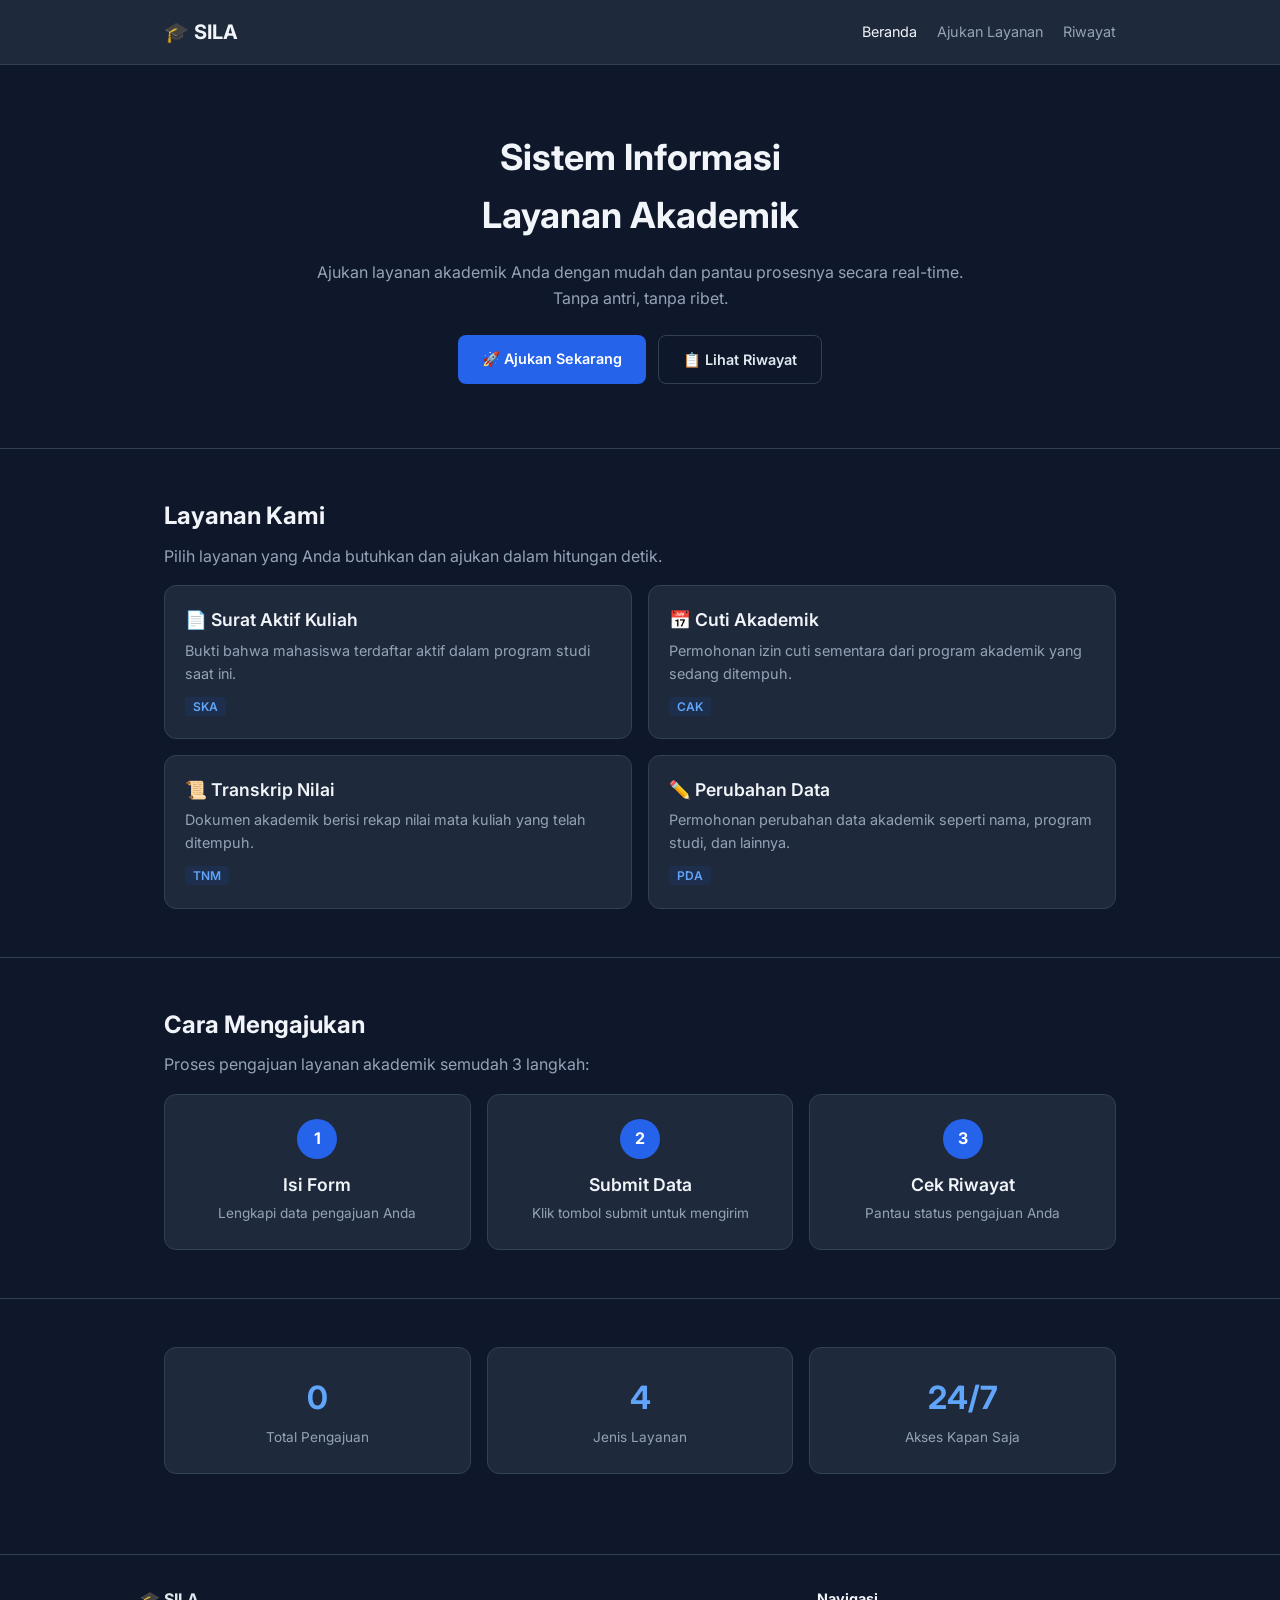
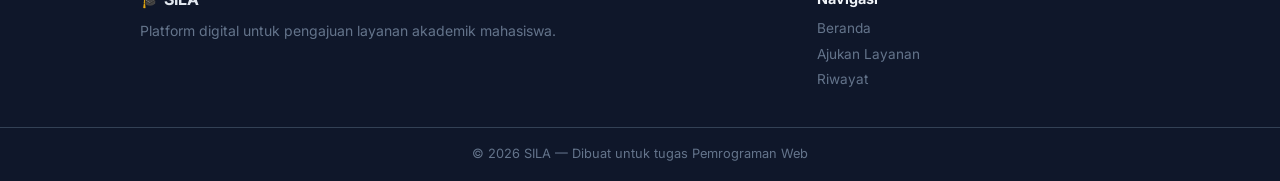
==== index.html @ 6ddd0e7d "setup awal: Menambahkan file HTML dan css-m07" ====
<!DOCTYPE html>
<html lang="id">

<head>
    <meta charset="UTF-8">
    <meta name="viewport" content="width=device-width, initial-scale=1.0">
    <title>SILA — Sistem Informasi Layanan Akademik</title>
    <link rel="preconnect" href="https://fonts.googleapis.com">
    <link rel="preconnect" href="https://fonts.gstatic.com" crossorigin>
    <link href="https://fonts.googleapis.com/css2?family=Inter:wght@400;600;700&display=swap" rel="stylesheet">
    <link rel="stylesheet" href="css/style.css">
</head>

<body>

    <!-- HEADER & NAVIGASI -->
    <header class="navbar">
        <div class="container navbar-inner">
            <a href="index.html" class="logo">🎓 SILA</a>
            <nav>
                <a href="index.html" class="active">Beranda</a>
                <a href="layanan.html">Ajukan Layanan</a>
                <a href="riwayat.html">Riwayat</a>
            </nav>
        </div>
    </header>

    <!-- KONTEN UTAMA -->
    <main>

        <!-- Hero -->
        <section class="hero">
            <div class="container">
                <h1>Sistem Informasi<br>Layanan Akademik</h1>
                <p>Ajukan layanan akademik Anda dengan mudah dan pantau prosesnya secara real-time.<br>Tanpa antri,
                    tanpa ribet.</p>
                <div class="hero-buttons">
                    <a href="layanan.html" class="btn btn-primary">🚀 Ajukan Sekarang</a>
                    <a href="riwayat.html" class="btn btn-outline">📋 Lihat Riwayat</a>
                </div>
            </div>
        </section>

        <!-- Daftar Layanan -->
        <section class="section">
            <div class="container">
                <h2>Layanan Kami</h2>
                <p class="section-desc">Pilih layanan yang Anda butuhkan dan ajukan dalam hitungan detik.</p>
                <div class="cards-grid">
                    <article class="card">
                        <h3>📄 Surat Aktif Kuliah</h3>
                        <p>Bukti bahwa mahasiswa terdaftar aktif dalam program studi saat ini.</p>
                        <span class="card-code">SKA</span>
                    </article>
                    <article class="card">
                        <h3>📅 Cuti Akademik</h3>
                        <p>Permohonan izin cuti sementara dari program akademik yang sedang ditempuh.</p>
                        <span class="card-code">CAK</span>
                    </article>
                    <article class="card">
                        <h3>📜 Transkrip Nilai</h3>
                        <p>Dokumen akademik berisi rekap nilai mata kuliah yang telah ditempuh.</p>
                        <span class="card-code">TNM</span>
                    </article>
                    <article class="card">
                        <h3>✏️ Perubahan Data</h3>
                        <p>Permohonan perubahan data akademik seperti nama, program studi, dan lainnya.</p>
                        <span class="card-code">PDA</span>
                    </article>
                </div>
            </div>
        </section>

        <!-- Cara Mengajukan -->
        <section class="section">
            <div class="container">
                <h2>Cara Mengajukan</h2>
                <p class="section-desc">Proses pengajuan layanan akademik semudah 3 langkah:</p>
                <div class="steps-grid">
                    <div class="step">
                        <div class="step-number">1</div>
                        <h3>Isi Form</h3>
                        <p>Lengkapi data pengajuan Anda</p>
                    </div>
                    <div class="step">
                        <div class="step-number">2</div>
                        <h3>Submit Data</h3>
                        <p>Klik tombol submit untuk mengirim</p>
                    </div>
                    <div class="step">
                        <div class="step-number">3</div>
                        <h3>Cek Riwayat</h3>
                        <p>Pantau status pengajuan Anda</p>
                    </div>
                </div>
            </div>
        </section>

        <!-- Statistik -->
        <section class="section">
            <div class="container">
                <div class="stats-grid">
                    <div class="stat">
                        <div class="stat-number">0</div>
                        <div class="stat-label">Total Pengajuan</div>
                    </div>
                    <div class="stat">
                        <div class="stat-number">4</div>
                        <div class="stat-label">Jenis Layanan</div>
                    </div>
                    <div class="stat">
                        <div class="stat-number">24/7</div>
                        <div class="stat-label">Akses Kapan Saja</div>
                    </div>
                </div>
            </div>
        </section>

    </main>

    <!-- FOOTER -->
    <footer class="footer">
        <div class="container footer-inner">
            <div>
                <strong>🎓 SILA</strong>
                <p>Platform digital untuk pengajuan layanan akademik mahasiswa.</p>
            </div>
            <div>
                <h4>Navigasi</h4>
                <a href="index.html">Beranda</a>
                <a href="layanan.html">Ajukan Layanan</a>
                <a href="riwayat.html">Riwayat</a>
            </div>
        </div>
        <div class="footer-bottom">
            <div class="container">
                <p>&copy; 2026 SILA — Dibuat untuk tugas Pemrograman Web</p>
            </div>
        </div>
    </footer>

</body>

</html>
---- css/style.css ----
/* ================================
   CSS DASAR — SILA
   ================================ */

* {
    margin: 0;
    padding: 0;
    box-sizing: border-box;
}

body {
    background-color: #0f172a;
    color: #e2e8f0;
}

h1,
h2,
h3 {
    color: #f1f5f9;
}

a {
    color: #60a5fa;
    text-decoration: none;
}

a:hover {
    color: #93c5fd;
}

hr {
    border: none;
    border-top: 1px solid #334155;
}


/* ================================
   CSS LANJUTAN — SILA
   ================================ */

body {
    font-family: 'Inter', sans-serif;
    font-size: 16px;
    line-height: 1.6;
}

h1 {
    font-size: 2rem;
    font-weight: 700;
}

h2 {
    font-size: 1.5rem;
    font-weight: 700;
    margin-bottom: 8px;
}

h3 {
    font-size: 1.1rem;
    font-weight: 600;
    margin-bottom: 4px;
}

.section-desc {
    color: #94a3b8;
    margin-bottom: 16px;
}


/* ================================
   PAGE LAYOUT — SILA
   ================================ */

/* --------------------------------
   Container
   Membatasi lebar konten maksimum 1000px
   dan mengatur posisinya agar selalu
   di tengah halaman (margin: 0 auto).
   -------------------------------- */
.container {
    max-width: 1000px;
    margin: 0 auto;
    /* tengah horizontal */
    padding: 0 24px;
    /* ruang kiri & kanan */
}

/* --------------------------------
   Navbar (Bilah Navigasi) — menggunakan Flexbox
   Flexbox mengatur elemen anak secara baris (row).
   justify-content: space-between → logo kiri, nav kanan.
   align-items: center → sejajar secara vertikal.
   -------------------------------- */
.navbar {
    background-color: #1e293b;
    border-bottom: 1px solid #334155;
    padding: 16px 0;
}

.navbar-inner {
    display: flex;
    /* aktifkan flexbox */
    justify-content: space-between;
    /* logo vs menu berjauhan */
    align-items: center;
    /* sejajar vertikal */
}

/* Logo: teks brand di pojok kiri */
.logo {
    font-size: 1.25rem;
    font-weight: 700;
    color: #f1f5f9;
}

/* Link navigasi berwarna abu dan memberi jarak kiri */
nav a {
    margin-left: 16px;
    color: #94a3b8;
    font-size: 0.9rem;
}

/* Link aktif / hover jadi berwarna putih */
nav a:hover,
nav a.active {
    color: #f1f5f9;
}

/* --------------------------------
   Hero Section
   Bagian pembuka halaman yang mencolok,
   biasanya memuat judul besar dan tombol aksi.
   -------------------------------- */
.hero {
    padding: 64px 0;
    text-align: center;
}

.hero h1 {
    font-size: 2.25rem;
    /* = 36px, ukuran besar */
    margin-bottom: 16px;
}

.hero p {
    color: #94a3b8;
    margin-bottom: 24px;
}

/* --------------------------------
   Tombol (Buttons)
   .btn    → gaya dasar semua tombol.
   .btn-primary → tombol utama (biru, solid).
   .btn-outline → tombol sekunder (hanya border).
   -------------------------------- */
.hero-buttons {
    display: flex;
    justify-content: center;
    gap: 12px;
    /* jarak antar tombol */
}

.btn {
    display: inline-block;
    padding: 12px 24px;
    border-radius: 8px;
    font-size: 0.9rem;
    font-weight: 600;
}

/* Tombol solid biru */
.btn-primary {
    background-color: #2563eb;
    color: #fff;
}

.btn-primary:hover {
    background-color: #1d4ed8;
    /* biru lebih gelap saat hover */
    color: #fff;
}

/* Tombol outline (hanya border, tanpa background) */
.btn-outline {
    border: 1px solid #334155;
    color: #e2e8f0;
}

.btn-outline:hover {
    background-color: #1e293b;
    color: #f1f5f9;
}

/* Blok konten dengan garis atas sebagai pemisah antar section */
.section {
    padding: 48px 0;
    border-top: 1px solid #334155;
}

/* --------------------------------
   Cards Grid — menggunakan CSS Grid
   grid-template-columns: 1fr 1fr → 2 kolom sama lebar.
   gap: jarak antar kartu.
   -------------------------------- */
.cards-grid {
    display: grid;
    grid-template-columns: 1fr 1fr;
    /* 2 kolom */
    gap: 16px;
    margin-top: 16px;
}

/* Kartu individual */
.card {
    background-color: #1e293b;
    border: 1px solid #334155;
    border-radius: 12px;
    padding: 20px;
}

.card p {
    color: #94a3b8;
    font-size: 0.9rem;
    margin-bottom: 8px;
}

/* Badge kode kecil berwarna biru di dalam kartu */
.card-code {
    font-size: 0.75rem;
    font-weight: 600;
    color: #60a5fa;
    background-color: rgba(37, 99, 235, 0.1);
    /* biru transparan */
    padding: 2px 8px;
    border-radius: 4px;
}

/* --------------------------------
   Steps Grid — menggunakan Flexbox
   flex: 1 berarti setiap .step mengambil
   lebar yang sama (membagi ruang secara merata).
   -------------------------------- */
.steps-grid {
    display: flex;
    gap: 16px;
    margin-top: 16px;
}

.step {
    flex: 1;
    /* lebar sama rata */
    text-align: center;
    background-color: #1e293b;
    border: 1px solid #334155;
    border-radius: 12px;
    padding: 24px 16px;
}

/* Lingkaran nomor langkah berwarna biru */
.step-number {
    width: 40px;
    height: 40px;
    background-color: #2563eb;
    color: #fff;
    border-radius: 50%;
    /* membuat kotak jadi lingkaran */
    display: flex;
    align-items: center;
    justify-content: center;
    font-weight: 700;
    margin: 0 auto 12px;
    /* tengah horizontal + jarak bawah */
}

.step p {
    color: #94a3b8;
    font-size: 0.85rem;
}

/* --------------------------------
   Stats Grid — Flexbox
   Untuk menampilkan statistik angka
   secara berdampingan.
   -------------------------------- */
.stats-grid {
    display: flex;
    gap: 16px;
}

.stat {
    flex: 1;
    text-align: center;
    background-color: #1e293b;
    border: 1px solid #334155;
    border-radius: 12px;
    padding: 24px;
}

/* Angka statistik besar berwarna biru */
.stat-number {
    font-size: 2rem;
    font-weight: 700;
    color: #60a5fa;
}

.stat-label {
    color: #94a3b8;
    font-size: 0.85rem;
    margin-top: 4px;
}

/* --------------------------------
   Footer — menggunakan CSS Grid
   grid-template-columns: 2fr 1fr →
   kolom kiri 2x lebih lebar dari kolom kanan
   (2/3 vs 1/3 lebar total).
   -------------------------------- */
.footer {
    border-top: 1px solid #334155;
    margin-top: 32px;
}

.footer-inner {
    display: grid;
    grid-template-columns: 2fr 1fr;
    /* 2 kolom tidak sama */
    gap: 32px;
    padding: 32px 0;
}

.footer-inner p {
    color: #64748b;
    font-size: 0.875rem;
    margin-top: 8px;
}

.footer-inner h4 {
    color: #f1f5f9;
    margin-bottom: 8px;
    font-size: 0.9rem;
}

/* Link di footer tampil sebagai block (baris baru per link) */
.footer-inner a {
    display: block;
    color: #64748b;
    font-size: 0.85rem;
    margin-bottom: 4px;
}

.footer-inner a:hover {
    color: #93c5fd;
}

/* Baris paling bawah footer (copyright) */
.footer-bottom {
    border-top: 1px solid #334155;
    padding: 16px 0;
    text-align: center;
}

.footer-bottom p {
    font-size: 0.8rem;
    color: #64748b;
}

/* STRUKTUR NAVIGASI dan MENU */
/* =========================== */
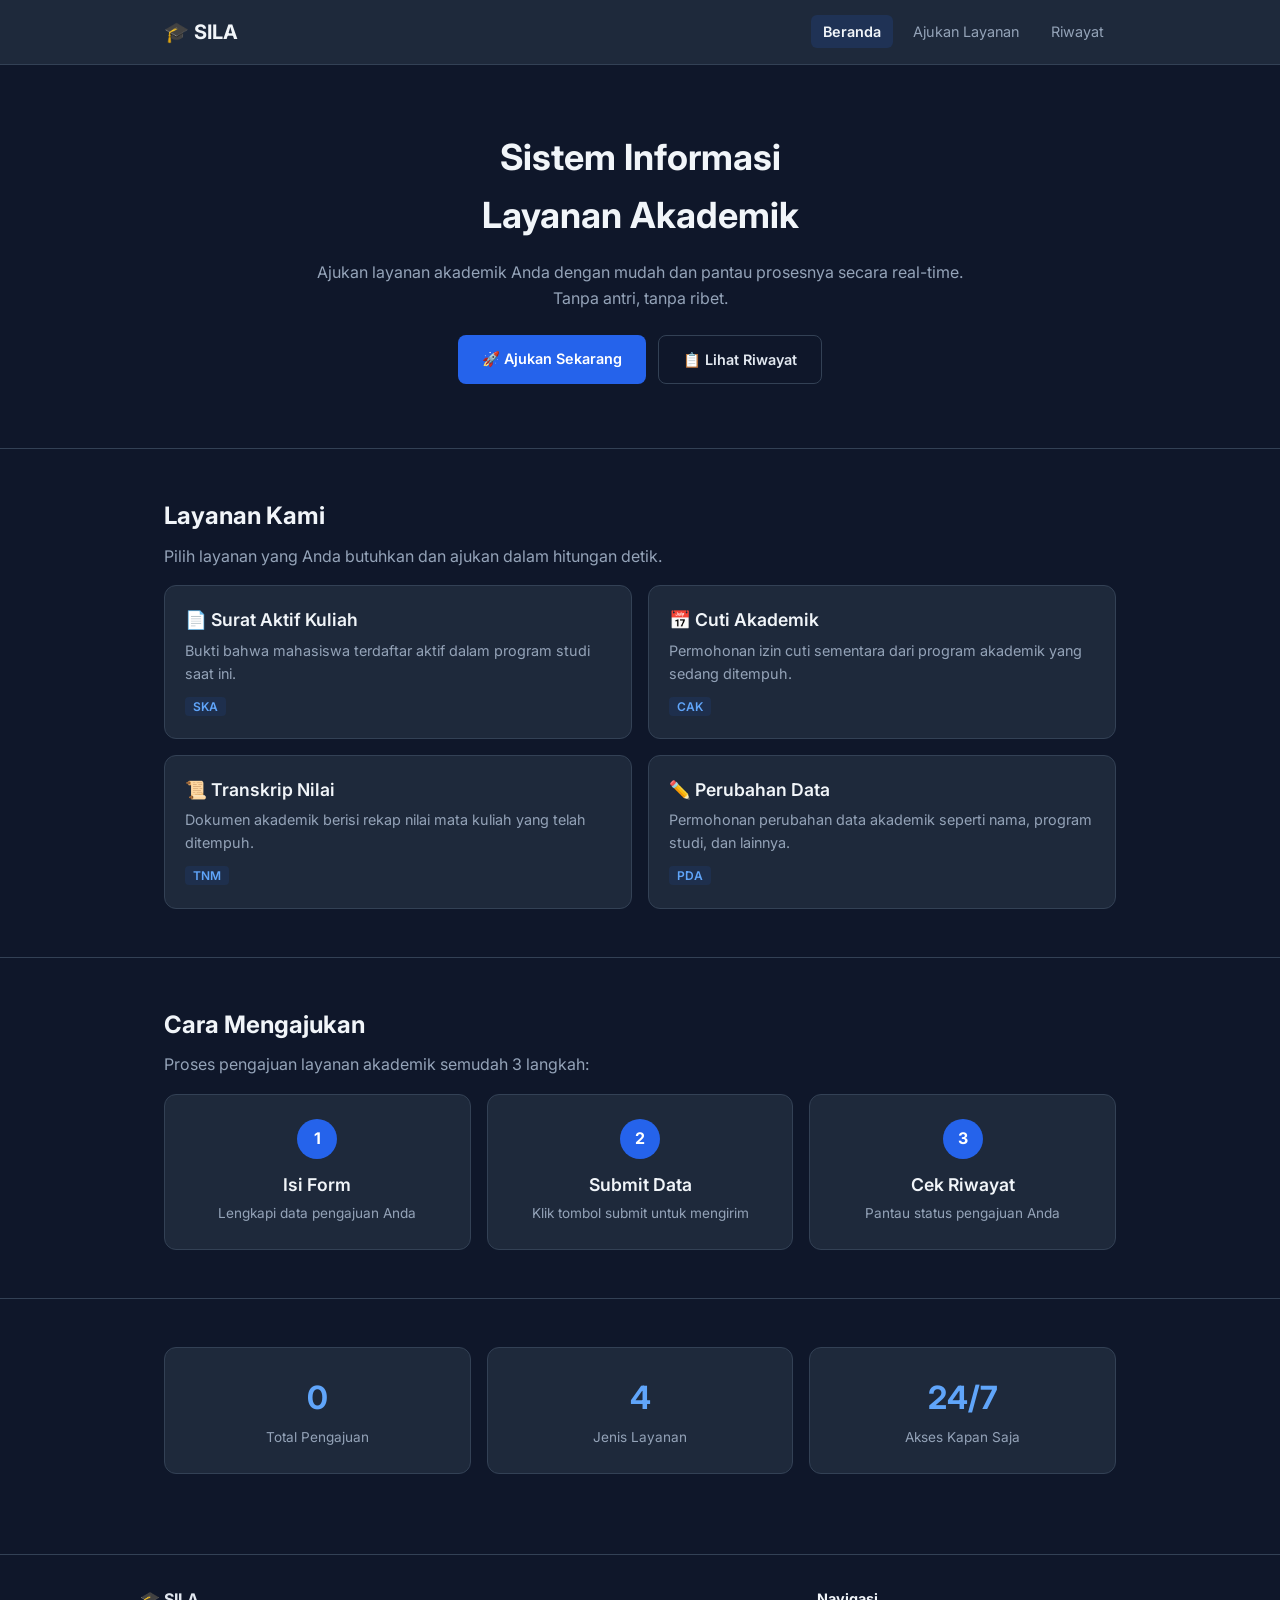
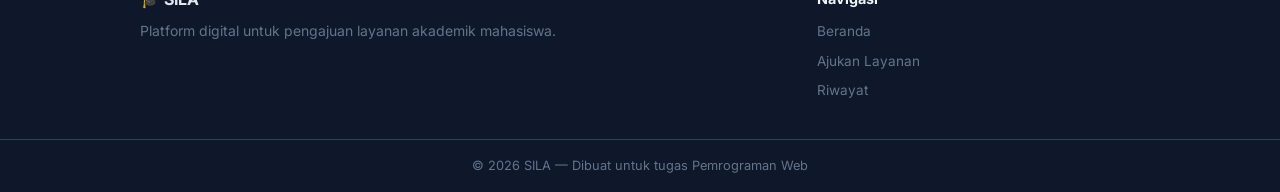
==== commit fce9959a: "update desain atau fitur baru" ====
--- a/index.html
+++ b/index.html
@@ -17,15 +17,22 @@
     <header class="navbar">
         <div class="container navbar-inner">
             <a href="index.html" class="logo">🎓 SILA</a>
+            <input type="checkbox" id="navToggle" class="nav-toggle">
+            <label for="navToggle" class="hamburger">
+                <span></span>
+                <span></span>
+                <span></span>
+            </label>
             <nav>
-                <a href="index.html" class="active">Beranda</a>
-                <a href="layanan.html">Ajukan Layanan</a>
-                <a href="riwayat.html">Riwayat</a>
+                <ul class="nav-menu">
+                    <li><a href="index.html" class="active">Beranda</a></li>
+                    <li><a href="layanan.html">Ajukan Layanan</a></li>
+                    <li><a href="riwayat.html">Riwayat</a></li>
+                </ul>
             </nav>
         </div>
     </header>
 
-    <!-- KONTEN UTAMA -->
     <main>
 
         <!-- Hero -->
@@ -125,11 +132,13 @@
                 <strong>🎓 SILA</strong>
                 <p>Platform digital untuk pengajuan layanan akademik mahasiswa.</p>
             </div>
-            <div>
+            <div class="footer-nav">
                 <h4>Navigasi</h4>
-                <a href="index.html">Beranda</a>
-                <a href="layanan.html">Ajukan Layanan</a>
-                <a href="riwayat.html">Riwayat</a>
+                <ul>
+                    <li><a href="index.html">Beranda</a></li>
+                    <li><a href="layanan.html">Ajukan Layanan</a></li>
+                    <li><a href="riwayat.html">Riwayat</a></li>
+                </ul>
             </div>
         </div>
         <div class="footer-bottom">
--- a/css/style.css
+++ b/css/style.css
@@ -71,26 +71,12 @@
    PAGE LAYOUT — SILA
    ================================ */
 
-/* --------------------------------
-   Container
-   Membatasi lebar konten maksimum 1000px
-   dan mengatur posisinya agar selalu
-   di tengah halaman (margin: 0 auto).
-   -------------------------------- */
 .container {
     max-width: 1000px;
     margin: 0 auto;
-    /* tengah horizontal */
     padding: 0 24px;
-    /* ruang kiri & kanan */
-}
-
-/* --------------------------------
-   Navbar (Bilah Navigasi) — menggunakan Flexbox
-   Flexbox mengatur elemen anak secara baris (row).
-   justify-content: space-between → logo kiri, nav kanan.
-   align-items: center → sejajar secara vertikal.
-   -------------------------------- */
+}
+
 .navbar {
     background-color: #1e293b;
     border-bottom: 1px solid #334155;
@@ -99,38 +85,16 @@
 
 .navbar-inner {
     display: flex;
-    /* aktifkan flexbox */
     justify-content: space-between;
-    /* logo vs menu berjauhan */
     align-items: center;
-    /* sejajar vertikal */
-}
-
-/* Logo: teks brand di pojok kiri */
+}
+
 .logo {
     font-size: 1.25rem;
     font-weight: 700;
     color: #f1f5f9;
 }
 
-/* Link navigasi berwarna abu dan memberi jarak kiri */
-nav a {
-    margin-left: 16px;
-    color: #94a3b8;
-    font-size: 0.9rem;
-}
-
-/* Link aktif / hover jadi berwarna putih */
-nav a:hover,
-nav a.active {
-    color: #f1f5f9;
-}
-
-/* --------------------------------
-   Hero Section
-   Bagian pembuka halaman yang mencolok,
-   biasanya memuat judul besar dan tombol aksi.
-   -------------------------------- */
 .hero {
     padding: 64px 0;
     text-align: center;
@@ -138,7 +102,6 @@
 
 .hero h1 {
     font-size: 2.25rem;
-    /* = 36px, ukuran besar */
     margin-bottom: 16px;
 }
 
@@ -147,17 +110,10 @@
     margin-bottom: 24px;
 }
 
-/* --------------------------------
-   Tombol (Buttons)
-   .btn    → gaya dasar semua tombol.
-   .btn-primary → tombol utama (biru, solid).
-   .btn-outline → tombol sekunder (hanya border).
-   -------------------------------- */
 .hero-buttons {
     display: flex;
     justify-content: center;
     gap: 12px;
-    /* jarak antar tombol */
 }
 
 .btn {
@@ -166,9 +122,9 @@
     border-radius: 8px;
     font-size: 0.9rem;
     font-weight: 600;
-}
-
-/* Tombol solid biru */
+    transition: background-color 0.3s, color 0.3s, transform 0.2s;
+}
+
 .btn-primary {
     background-color: #2563eb;
     color: #fff;
@@ -176,11 +132,10 @@
 
 .btn-primary:hover {
     background-color: #1d4ed8;
-    /* biru lebih gelap saat hover */
     color: #fff;
-}
-
-/* Tombol outline (hanya border, tanpa background) */
+    transform: translateY(-2px);
+}
+
 .btn-outline {
     border: 1px solid #334155;
     color: #e2e8f0;
@@ -189,33 +144,32 @@
 .btn-outline:hover {
     background-color: #1e293b;
     color: #f1f5f9;
-}
-
-/* Blok konten dengan garis atas sebagai pemisah antar section */
+    transform: translateY(-2px);
+}
+
 .section {
     padding: 48px 0;
     border-top: 1px solid #334155;
 }
 
-/* --------------------------------
-   Cards Grid — menggunakan CSS Grid
-   grid-template-columns: 1fr 1fr → 2 kolom sama lebar.
-   gap: jarak antar kartu.
-   -------------------------------- */
 .cards-grid {
     display: grid;
     grid-template-columns: 1fr 1fr;
-    /* 2 kolom */
     gap: 16px;
     margin-top: 16px;
 }
 
-/* Kartu individual */
 .card {
     background-color: #1e293b;
     border: 1px solid #334155;
     border-radius: 12px;
     padding: 20px;
+    transition: border-color 0.3s, transform 0.2s;
+}
+
+.card:hover {
+    border-color: #475569;
+    transform: translateY(-2px);
 }
 
 .card p {
@@ -224,22 +178,15 @@
     margin-bottom: 8px;
 }
 
-/* Badge kode kecil berwarna biru di dalam kartu */
 .card-code {
     font-size: 0.75rem;
     font-weight: 600;
     color: #60a5fa;
     background-color: rgba(37, 99, 235, 0.1);
-    /* biru transparan */
     padding: 2px 8px;
     border-radius: 4px;
 }
 
-/* --------------------------------
-   Steps Grid — menggunakan Flexbox
-   flex: 1 berarti setiap .step mengambil
-   lebar yang sama (membagi ruang secara merata).
-   -------------------------------- */
 .steps-grid {
     display: flex;
     gap: 16px;
@@ -248,28 +195,29 @@
 
 .step {
     flex: 1;
-    /* lebar sama rata */
     text-align: center;
     background-color: #1e293b;
     border: 1px solid #334155;
     border-radius: 12px;
     padding: 24px 16px;
-}
-
-/* Lingkaran nomor langkah berwarna biru */
+    transition: border-color 0.3s;
+}
+
+.step:hover {
+    border-color: #475569;
+}
+
 .step-number {
     width: 40px;
     height: 40px;
     background-color: #2563eb;
     color: #fff;
     border-radius: 50%;
-    /* membuat kotak jadi lingkaran */
     display: flex;
     align-items: center;
     justify-content: center;
     font-weight: 700;
     margin: 0 auto 12px;
-    /* tengah horizontal + jarak bawah */
 }
 
 .step p {
@@ -277,11 +225,6 @@
     font-size: 0.85rem;
 }
 
-/* --------------------------------
-   Stats Grid — Flexbox
-   Untuk menampilkan statistik angka
-   secara berdampingan.
-   -------------------------------- */
 .stats-grid {
     display: flex;
     gap: 16px;
@@ -296,7 +239,6 @@
     padding: 24px;
 }
 
-/* Angka statistik besar berwarna biru */
 .stat-number {
     font-size: 2rem;
     font-weight: 700;
@@ -309,12 +251,6 @@
     margin-top: 4px;
 }
 
-/* --------------------------------
-   Footer — menggunakan CSS Grid
-   grid-template-columns: 2fr 1fr →
-   kolom kiri 2x lebih lebar dari kolom kanan
-   (2/3 vs 1/3 lebar total).
-   -------------------------------- */
 .footer {
     border-top: 1px solid #334155;
     margin-top: 32px;
@@ -323,7 +259,6 @@
 .footer-inner {
     display: grid;
     grid-template-columns: 2fr 1fr;
-    /* 2 kolom tidak sama */
     gap: 32px;
     padding: 32px 0;
 }
@@ -340,19 +275,6 @@
     font-size: 0.9rem;
 }
 
-/* Link di footer tampil sebagai block (baris baru per link) */
-.footer-inner a {
-    display: block;
-    color: #64748b;
-    font-size: 0.85rem;
-    margin-bottom: 4px;
-}
-
-.footer-inner a:hover {
-    color: #93c5fd;
-}
-
-/* Baris paling bawah footer (copyright) */
 .footer-bottom {
     border-top: 1px solid #334155;
     padding: 16px 0;
@@ -364,5 +286,324 @@
     color: #64748b;
 }
 
-/* STRUKTUR NAVIGASI dan MENU */
-/* =========================== */+
+/* ================================
+   STRUKTUR NAVIGASI & MENU — SILA
+   ================================ */
+
+.nav-menu {
+    list-style: none;
+    display: flex;
+    gap: 8px;
+}
+
+.nav-menu li a {
+    color: #94a3b8;
+    font-size: 0.9rem;
+    padding: 8px 12px;
+    border-radius: 6px;
+    transition: color 0.3s, background-color 0.3s;
+}
+
+.nav-menu li a:hover {
+    color: #f1f5f9;
+    background-color: rgba(255, 255, 255, 0.05);
+}
+
+.nav-menu li a.active {
+    color: #f1f5f9;
+    font-weight: 600;
+    background-color: rgba(37, 99, 235, 0.15);
+}
+
+.footer-nav ul {
+    list-style: none;
+}
+
+.footer-nav ul li {
+    margin-bottom: 4px;
+}
+
+.footer-nav ul li a {
+    color: #64748b;
+    font-size: 0.85rem;
+    transition: color 0.3s;
+}
+
+.footer-nav ul li a:hover {
+    color: #93c5fd;
+}
+
+
+
+
+/* ================================
+   MEDIA QUERY & RESPONSIF — SILA
+   ================================ */
+
+/* --------------------------------
+   Animasi CSS (@keyframes)
+   Mendefinisikan gerakan bernama 'fadeIn':
+   - from: posisi awal (tersembunyi, geser ke bawah)
+   - to: posisi akhir (terlihat, posisi normal)
+   -------------------------------- */
+@keyframes fadeIn {
+    from {
+        opacity: 0;
+        /* transparan penuh */
+        transform: translateY(20px);
+        /* geser 20px ke bawah */
+    }
+
+    to {
+        opacity: 1;
+        /* terlihat penuh */
+        transform: translateY(0);
+        /* posisi normal */
+    }
+}
+
+/* Hero section mendapat animasi fadeIn selama 0.6 detik */
+.hero {
+    animation: fadeIn 0.6s ease;
+}
+
+
+
+/* --------------------------------
+   Hamburger Menu Animasi
+   Saat checkbox dicentang, 3 garis hamburger
+   berubah menjadi tanda 'X' (close):
+   - Garis ke-1: putar 45° ke bawah
+   - Garis ke-2: hilang (opacity 0)
+   - Garis ke-3: putar -45° ke atas
+   -------------------------------- */
+
+.nav-toggle {
+    display: none;
+    /* checkbox tersembunyi */
+}
+
+.hamburger {
+    display: none;
+    flex-direction: column;
+    gap: 5px;
+    cursor: pointer;
+    padding: 4px;
+}
+
+.hamburger span {
+    display: block;
+    width: 24px;
+    height: 3px;
+    background-color: #f1f5f9;
+    border-radius: 2px;
+    transition: transform 0.3s, opacity 0.3s;
+    /* animasi garis */
+}
+
+/* Garis-1: miring ke kanan membentuk '/' */
+.nav-toggle:checked~label .hamburger span:nth-child(1) {
+    transform: translateY(8px) rotate(45deg);
+}
+
+/* Garis-2: menghilang */
+.nav-toggle:checked~label .hamburger span:nth-child(2) {
+    opacity: 0;
+}
+
+/* Garis-3: miring ke kiri membentuk '\' */
+.nav-toggle:checked~label .hamburger span:nth-child(3) {
+    transform: translateY(-8px) rotate(-45deg);
+}
+
+/* --------------------------------
+   Responsive: Tablet & Mobile (<= 768px)
+   Semua grid/flex berubah ke 1 kolom/baris
+   agar konten tidak terlalu sempit di layar kecil.
+   -------------------------------- */
+   
+/* Tablet & Mobile */
+@media (max-width: 768px) {
+    .navbar-inner {
+        flex-wrap: wrap;
+    }
+
+    .hamburger {
+        display: flex;
+        /* tampilkan hamburger */
+    }
+
+    nav {
+        width: 100%;
+        order: 3;
+    }
+
+    .nav-menu {
+        display: none;
+        flex-direction: column;
+        gap: 0;
+        width: 100%;
+        padding: 8px 0;
+        border-top: 1px solid #334155;
+        margin-top: 12px;
+    }
+
+    .nav-menu li a {
+        display: block;
+        padding: 10px 0;
+        border-radius: 0;
+    }
+
+    .nav-toggle:checked~nav .nav-menu {
+        display: flex;
+    }
+
+    /* SAMBUNG DARI SINI */
+    /* ================== */
+
+    .nav-menu {
+        gap: 4px;
+    }
+
+    /* Judul hero lebih kecil di mobile */
+    .hero h1 {
+        font-size: 1.5rem;
+    }
+
+    /* Tombol berubah jadi vertikal (kolom) */
+    .hero-buttons {
+        flex-direction: column;
+        align-items: center;
+    }
+
+    /* Cards: dari 2 kolom → 1 kolom */
+    .cards-grid {
+        grid-template-columns: 1fr;
+    }
+
+    /* Steps & stats berubah ke arah vertikal */
+    .steps-grid {
+        flex-direction: column;
+    }
+
+    .stats-grid {
+        flex-direction: column;
+    }
+
+    /* Footer: dari 2 kolom → 1 kolom */
+    .footer-inner {
+        grid-template-columns: 1fr;
+        gap: 24px;
+    }
+}
+
+/* --------------------------------
+   Responsive: Layar Sangat Kecil (<= 480px)
+   Untuk smartphone kecil:
+   - Judul lebih kecil lagi
+   - Tombol lebar penuh (100%)
+   -------------------------------- */
+/* Small Mobile */
+@media (max-width: 480px) {
+    .hero h1 {
+        font-size: 1.25rem;
+    }
+
+    /* Tombol mengisi penuh lebar layar */
+    .btn {
+        width: 100%;
+        text-align: center;
+    }
+}
+
+
+/* FORMS - SILA */
+
+.form-card{
+    max-width: 640px;
+    /* lebar maksimum form */
+    margin: 0 auto;
+    /* tengah halaman */
+}
+
+fieldset{
+    border: 1px solid #334155;
+    border-radius: 12px;
+    padding: 24px;
+    background-color: #1e293b;
+}
+
+legend{
+    font-size: 1.1rem;
+    font-weight: 600;
+    color: #f1f5f9;
+    padding: 0 8px;
+}
+
+
+/* Form Group 
+1 kelompok 1 label + 1 input*/
+
+.form-group{
+    margin-bottom: 16px;
+}
+
+.form-group label{
+    display: block;
+    /* label mengambil satu baris penuh */
+    font-size: 0.875rem;
+    font-weight: 600;
+    color: #e2e8f0;
+    margin-bottom: 6px;
+    /* jarak label ke input */
+}
+
+/* Semua field lebar sama 100%, padding, warna gellap dan border tipis */
+
+.form-group input,
+.form-group select,
+.form-group textarea{
+    width: 100%;
+    /* lebar seukuran containernya 640px*/
+    padding: 10px 14px;
+    background-color: #0f172a;
+    border: 1px solid #334155;
+    border-radius: 8px;
+    color: #e2e8f0;
+    font-size: 0.9rem;
+    font-family: inherit;
+    /* mengikuti font body */
+    outline: none;
+    transition: border-color 0.3s;
+}
+
+/* saat diklick (focus): border jadi warba biru terang */
+.form-group input:focus,
+.form-group select:focus,
+.form-group textarea:focus{
+    border-color: #1d4ed8;
+}
+
+.form-row{
+    display: grid;
+    grid-template-columns: 1fr 1fr;
+    gap: 16px;
+}
+
+.form-actions{
+    display: flex;
+    gap: 12px;
+    margin-top: 24px;
+}
+
+.form-actions .btn{
+    cursor: pointer;
+    border: none;
+    font-family: inherit;
+}
+
+.form-actions .btn-outline{
+    border: 1px solid #334155;
+    background: none;
+}
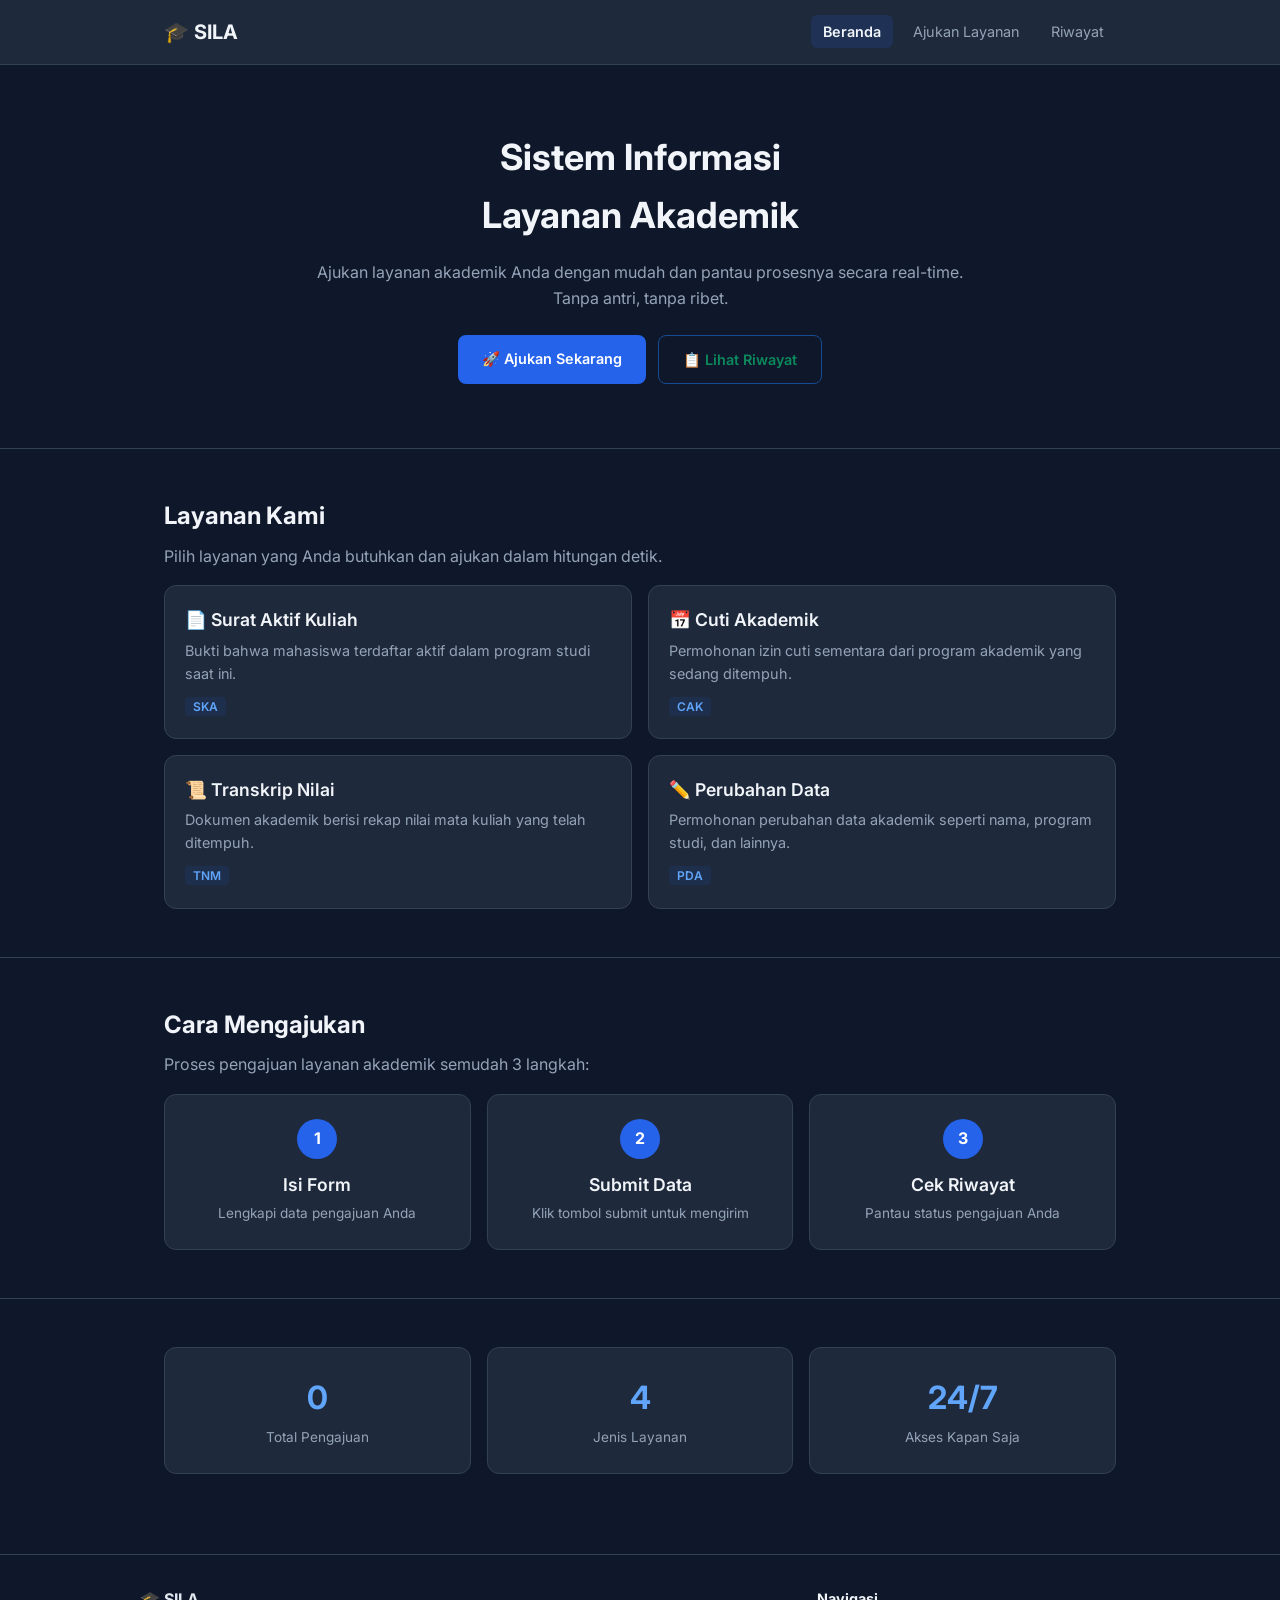
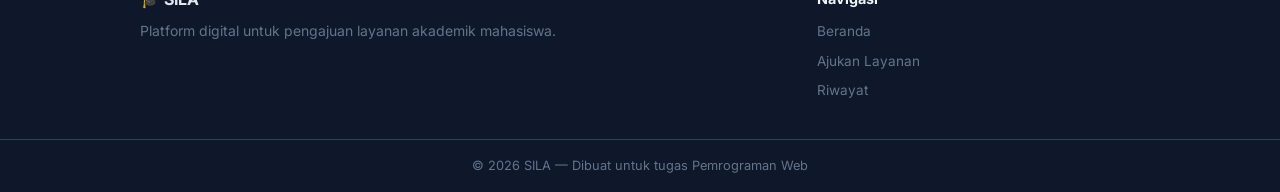
==== commit 8f441310: "menambah kan css" ====
--- a/index.html
+++ b/index.html
@@ -1,6 +1,6 @@
 <!DOCTYPE html>
 <html lang="id">
-
+ 
 <head>
     <meta charset="UTF-8">
     <meta name="viewport" content="width=device-width, initial-scale=1.0">
@@ -10,9 +10,9 @@
     <link href="https://fonts.googleapis.com/css2?family=Inter:wght@400;600;700&display=swap" rel="stylesheet">
     <link rel="stylesheet" href="css/style.css">
 </head>
-
+ 
 <body>
-
+ 
     <!-- HEADER & NAVIGASI -->
     <header class="navbar">
         <div class="container navbar-inner">
@@ -32,9 +32,9 @@
             </nav>
         </div>
     </header>
-
+ 
     <main>
-
+ 
         <!-- Hero -->
         <section class="hero">
             <div class="container">
@@ -47,7 +47,7 @@
                 </div>
             </div>
         </section>
-
+ 
         <!-- Daftar Layanan -->
         <section class="section">
             <div class="container">
@@ -77,7 +77,7 @@
                 </div>
             </div>
         </section>
-
+ 
         <!-- Cara Mengajukan -->
         <section class="section">
             <div class="container">
@@ -102,7 +102,7 @@
                 </div>
             </div>
         </section>
-
+ 
         <!-- Statistik -->
         <section class="section">
             <div class="container">
@@ -122,9 +122,9 @@
                 </div>
             </div>
         </section>
-
+ 
     </main>
-
+ 
     <!-- FOOTER -->
     <footer class="footer">
         <div class="container footer-inner">
@@ -147,7 +147,8 @@
             </div>
         </div>
     </footer>
-
+ 
 </body>
-
-</html>+ 
+</html>
+ 
--- a/css/style.css
+++ b/css/style.css
@@ -137,13 +137,13 @@
 }
 
 .btn-outline {
-    border: 1px solid #334155;
-    color: #e2e8f0;
+    border: 1px solid #174a92;
+    color: #0c8a5c;
 }
 
 .btn-outline:hover {
     background-color: #1e293b;
-    color: #f1f5f9;
+    color: #0c8a5c;
     transform: translateY(-2px);
 }
 
@@ -335,53 +335,32 @@
 }
 
 
-
-
 /* ================================
    MEDIA QUERY & RESPONSIF — SILA
    ================================ */
 
-/* --------------------------------
-   Animasi CSS (@keyframes)
-   Mendefinisikan gerakan bernama 'fadeIn':
-   - from: posisi awal (tersembunyi, geser ke bawah)
-   - to: posisi akhir (terlihat, posisi normal)
-   -------------------------------- */
+/* Animasi */
 @keyframes fadeIn {
     from {
         opacity: 0;
-        /* transparan penuh */
         transform: translateY(20px);
-        /* geser 20px ke bawah */
     }
 
     to {
         opacity: 1;
-        /* terlihat penuh */
         transform: translateY(0);
-        /* posisi normal */
-    }
-}
-
-/* Hero section mendapat animasi fadeIn selama 0.6 detik */
+    }
+}
+
 .hero {
     animation: fadeIn 0.6s ease;
 }
 
 
 
-/* --------------------------------
-   Hamburger Menu Animasi
-   Saat checkbox dicentang, 3 garis hamburger
-   berubah menjadi tanda 'X' (close):
-   - Garis ke-1: putar 45° ke bawah
-   - Garis ke-2: hilang (opacity 0)
-   - Garis ke-3: putar -45° ke atas
-   -------------------------------- */
-
+/* Hamburger */
 .nav-toggle {
     display: none;
-    /* checkbox tersembunyi */
 }
 
 .hamburger {
@@ -399,30 +378,20 @@
     background-color: #f1f5f9;
     border-radius: 2px;
     transition: transform 0.3s, opacity 0.3s;
-    /* animasi garis */
-}
-
-/* Garis-1: miring ke kanan membentuk '/' */
+}
+
 .nav-toggle:checked~label .hamburger span:nth-child(1) {
     transform: translateY(8px) rotate(45deg);
 }
 
-/* Garis-2: menghilang */
 .nav-toggle:checked~label .hamburger span:nth-child(2) {
     opacity: 0;
 }
 
-/* Garis-3: miring ke kiri membentuk '\' */
 .nav-toggle:checked~label .hamburger span:nth-child(3) {
     transform: translateY(-8px) rotate(-45deg);
 }
 
-/* --------------------------------
-   Responsive: Tablet & Mobile (<= 768px)
-   Semua grid/flex berubah ke 1 kolom/baris
-   agar konten tidak terlalu sempit di layar kecil.
-   -------------------------------- */
-   
 /* Tablet & Mobile */
 @media (max-width: 768px) {
     .navbar-inner {
@@ -431,7 +400,6 @@
 
     .hamburger {
         display: flex;
-        /* tampilkan hamburger */
     }
 
     nav {
@@ -459,30 +427,23 @@
         display: flex;
     }
 
-    /* SAMBUNG DARI SINI */
-    /* ================== */
-
     .nav-menu {
         gap: 4px;
     }
 
-    /* Judul hero lebih kecil di mobile */
     .hero h1 {
         font-size: 1.5rem;
     }
 
-    /* Tombol berubah jadi vertikal (kolom) */
     .hero-buttons {
         flex-direction: column;
         align-items: center;
     }
 
-    /* Cards: dari 2 kolom → 1 kolom */
     .cards-grid {
         grid-template-columns: 1fr;
     }
 
-    /* Steps & stats berubah ke arah vertikal */
     .steps-grid {
         flex-direction: column;
     }
@@ -491,119 +452,289 @@
         flex-direction: column;
     }
 
-    /* Footer: dari 2 kolom → 1 kolom */
     .footer-inner {
         grid-template-columns: 1fr;
         gap: 24px;
     }
 }
 
-/* --------------------------------
-   Responsive: Layar Sangat Kecil (<= 480px)
-   Untuk smartphone kecil:
-   - Judul lebih kecil lagi
-   - Tombol lebar penuh (100%)
-   -------------------------------- */
 /* Small Mobile */
 @media (max-width: 480px) {
     .hero h1 {
         font-size: 1.25rem;
     }
 
-    /* Tombol mengisi penuh lebar layar */
     .btn {
         width: 100%;
         text-align: center;
     }
-}
-
-
-/* FORMS - SILA */
-
-.form-card{
+
+    .form-row {
+        grid-template-columns: 1fr;
+    }
+}
+
+
+/* ================================
+   FORMS — SILA
+   ================================ */
+
+.form-card {
     max-width: 640px;
-    /* lebar maksimum form */
     margin: 0 auto;
-    /* tengah halaman */
-}
-
-fieldset{
+}
+
+fieldset {
     border: 1px solid #334155;
     border-radius: 12px;
     padding: 24px;
     background-color: #1e293b;
 }
 
-legend{
+legend {
     font-size: 1.1rem;
     font-weight: 600;
     color: #f1f5f9;
     padding: 0 8px;
 }
 
-
-/* Form Group 
-1 kelompok 1 label + 1 input*/
-
-.form-group{
+.form-group {
     margin-bottom: 16px;
 }
 
-.form-group label{
+.form-group label {
     display: block;
-    /* label mengambil satu baris penuh */
     font-size: 0.875rem;
     font-weight: 600;
     color: #e2e8f0;
     margin-bottom: 6px;
-    /* jarak label ke input */
-}
-
-/* Semua field lebar sama 100%, padding, warna gellap dan border tipis */
+}
 
 .form-group input,
 .form-group select,
-.form-group textarea{
+.form-group textarea {
     width: 100%;
-    /* lebar seukuran containernya 640px*/
     padding: 10px 14px;
     background-color: #0f172a;
     border: 1px solid #334155;
     border-radius: 8px;
     color: #e2e8f0;
+    font-family: inherit;
     font-size: 0.9rem;
-    font-family: inherit;
-    /* mengikuti font body */
     outline: none;
     transition: border-color 0.3s;
 }
 
-/* saat diklick (focus): border jadi warba biru terang */
 .form-group input:focus,
 .form-group select:focus,
-.form-group textarea:focus{
-    border-color: #1d4ed8;
-}
-
-.form-row{
+.form-group textarea:focus {
+    border-color: #2563eb;
+}
+
+.form-group input::placeholder,
+.form-group textarea::placeholder {
+    color: #64748b;
+}
+
+.form-group select {
+    cursor: pointer;
+}
+
+.form-group textarea {
+    resize: vertical;
+    min-height: 80px;
+}
+
+.form-row {
     display: grid;
     grid-template-columns: 1fr 1fr;
     gap: 16px;
 }
 
-.form-actions{
+.form-actions {
     display: flex;
     gap: 12px;
     margin-top: 24px;
 }
 
-.form-actions .btn{
+.form-actions .btn {
     cursor: pointer;
     border: none;
     font-family: inherit;
 }
 
-.form-actions .btn-outline{
+.form-actions .btn-outline {
     border: 1px solid #334155;
     background: none;
+}
+
+
+/* ================================
+   TABLES — SILA
+   ================================ */
+
+.table-responsive {
+    width: 100%;
+    overflow-x: auto;
+    -webkit-overflow-scrolling: touch;
+}
+
+.data-table {
+    width: 100%;
+    border-collapse: collapse;
+    margin-top: 16px;
+    min-width: 600px;
+}
+
+.data-table caption {
+    text-align: left;
+    font-size: 0.85rem;
+    color: #64748b;
+    margin-bottom: 12px;
+}
+
+.data-table th,
+.data-table td {
+    padding: 12px 16px;
+    text-align: left;
+    border-bottom: 1px solid #334155;
+}
+
+.data-table th {
+    background-color: #1e293b;
+    color: #f1f5f9;
+    font-size: 0.85rem;
+    font-weight: 600;
+    text-transform: uppercase;
+    letter-spacing: 0.5px;
+}
+
+.data-table td {
+    color: #94a3b8;
+    font-size: 0.9rem;
+}
+
+/* Zebra Stripes */
+.data-table tbody tr:nth-child(even) {
+    background-color: rgba(30, 41, 59, 0.5);
+}
+
+/* Hover */
+.data-table tbody tr:hover {
+    background-color: #1e293b;
+}
+
+@media (max-width: 768px) {
+    .data-table {
+        font-size: 0.8rem;
+    }
+
+    .data-table th,
+    .data-table td {
+        padding: 8px 10px;
+    }
+}
+
+
+/* ================================
+   JAVASCRIPT LANJUTAN — SILA
+   CSS untuk elemen dinamis yang dihasilkan
+   atau dikendalikan oleh JavaScript.
+   ================================ */
+
+/* --------------------------------
+   Form Error
+   Elemen untuk menampilkan pesan error
+   validasi form secara real-time (tanpa alert).
+   min-height: menjaga layout tidak melompat
+   saat pesan error muncul/hilang.
+   -------------------------------- */
+.form-error {
+    color: #f87171;
+    /* warna merah terang */
+    font-size: 0.875rem;
+    margin-bottom: 12px;
+    min-height: 20px;
+    /* tinggi minimum agar layout stabil */
+}
+
+/* --------------------------------
+   Toolbar
+   Baris atas tabel yang berisi teks info
+   (jumlah data) dan tombol aksi (hapus semua).
+   Menggunakan Flexbox dengan elemen berjauhan.
+   -------------------------------- */
+.toolbar {
+    display: flex;
+    justify-content: space-between;
+    /* kiri: info, kanan: tombol */
+    align-items: center;
+    margin-bottom: 16px;
+    color: #94a3b8;
+    font-size: 0.9rem;
+}
+
+/* --------------------------------
+   Empty State
+   Tampilan yang muncul saat tabel kosong
+   (belum ada data yang diinput).
+   -------------------------------- */
+.empty-state {
+    text-align: center;
+    padding: 48px 0;
+    color: #64748b;
+}
+
+.empty-state p {
+    font-size: 1.1rem;
+    margin-bottom: 16px;
+}
+
+/* --------------------------------
+   Tombol Edit & Hapus (Per Baris)
+   Tombol kecil yang muncul di setiap baris tabel,
+   dibuat oleh JavaScript secara dinamis.
+   .btn-edit  → border biru, teks biru
+   .btn-hapus → border merah, teks merah
+   Saat hover: background terisi warna penuh.
+   -------------------------------- */
+
+/* Tombol Edit: outline biru */
+.btn-edit {
+    background: none;
+    border: 1px solid #60a5fa;
+    /* biru muda */
+    color: #60a5fa;
+    padding: 4px 12px;
+    border-radius: 6px;
+    font-size: 0.8rem;
+    cursor: pointer;
+    transition: background-color 0.3s, color 0.3s;
+    margin-right: 4px;
+}
+
+/* Saat hover: background penuh biru, teks gelap */
+.btn-edit:hover {
+    background-color: #60a5fa;
+    color: #0f172a;
+    /* kontras teks di background biru */
+}
+
+/* Tombol Hapus: outline merah */
+.btn-hapus {
+    background: none;
+    border: 1px solid #f87171;
+    /* merah muda */
+    color: #f87171;
+    padding: 4px 12px;
+    border-radius: 6px;
+    font-size: 0.8rem;
+    cursor: pointer;
+    transition: background-color 0.3s, color 0.3s;
+}
+
+/* Saat hover: background penuh merah, teks gelap */
+.btn-hapus:hover {
+    background-color: #f87171;
+    color: #0f172a;
 }
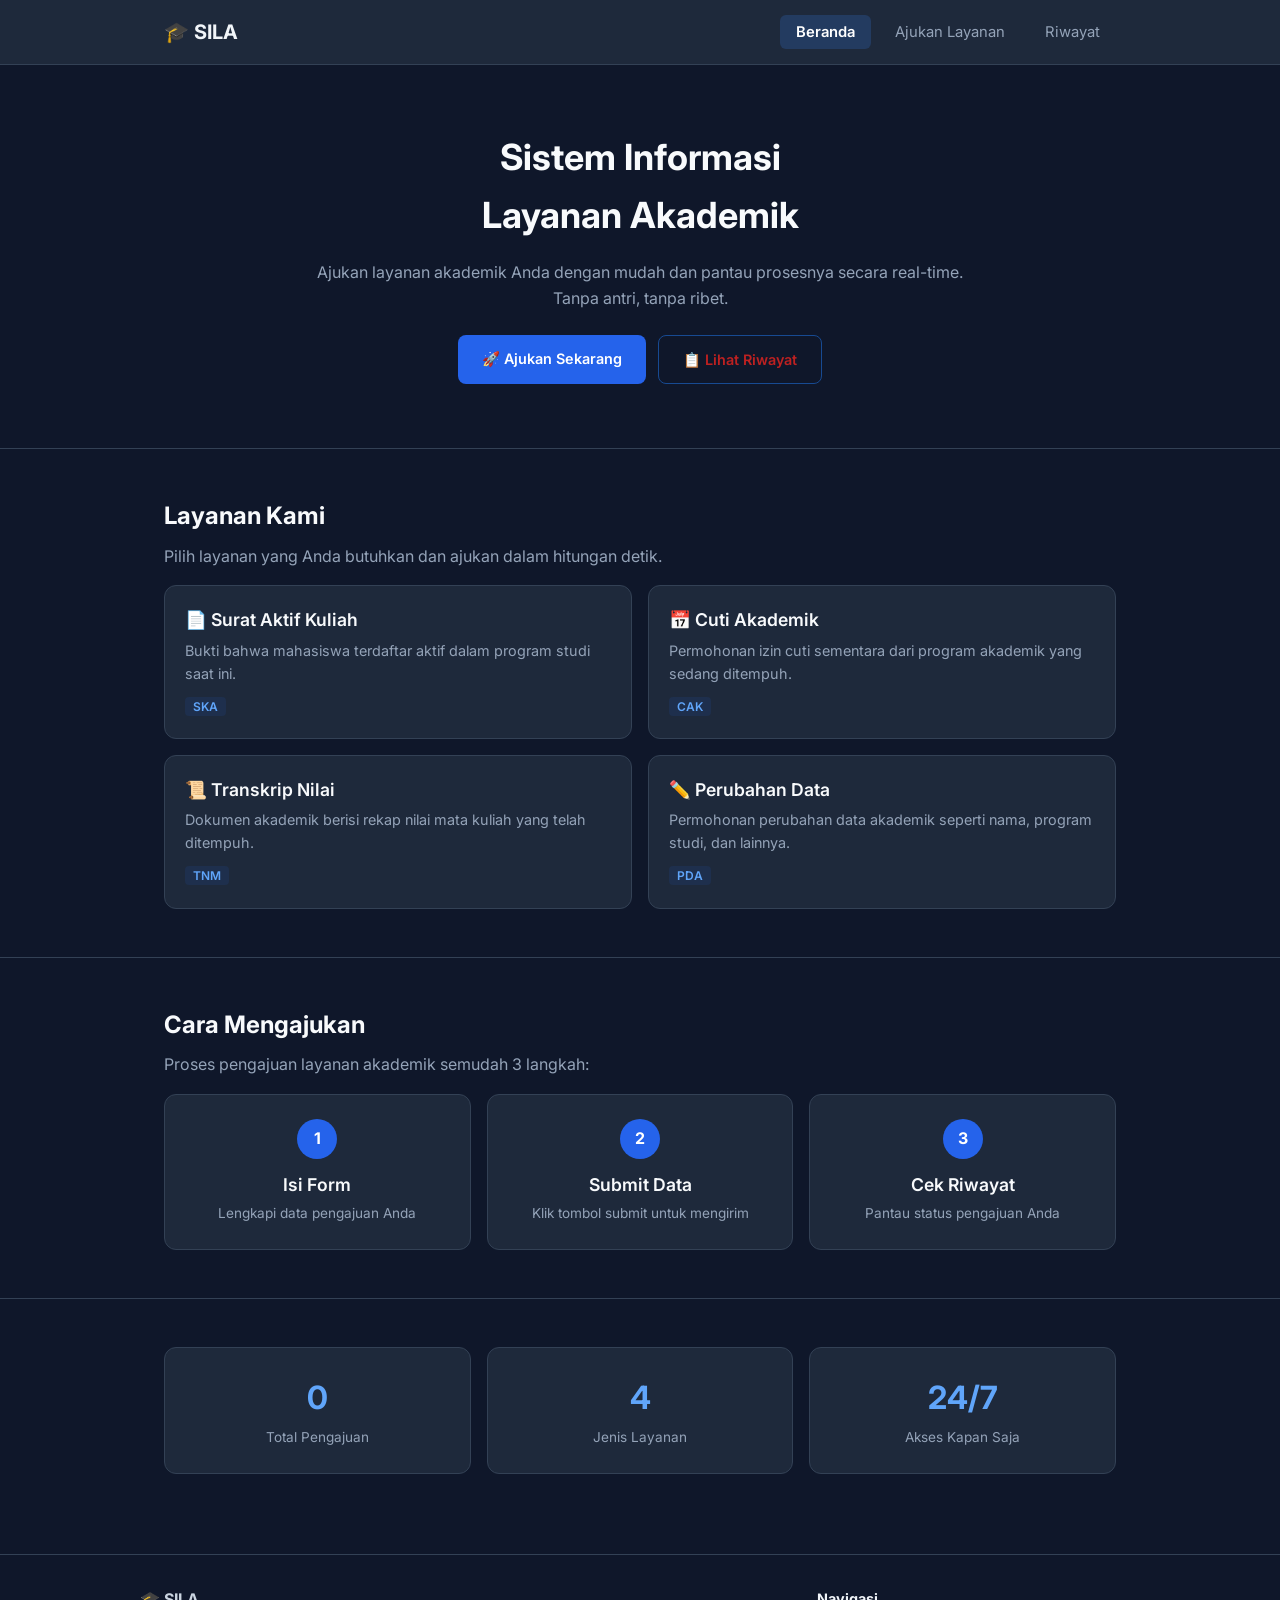
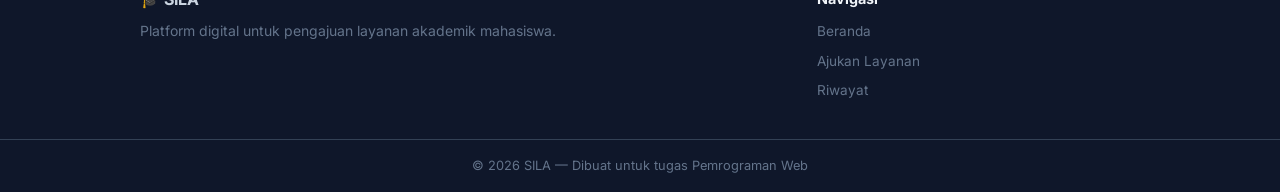
==== commit 0756ca4a: "menambah kan perubahan" ====
--- a/index.html
+++ b/index.html
@@ -150,5 +150,5 @@
  
 </body>
  
-</html>
+
  
--- a/css/style.css
+++ b/css/style.css
@@ -1,740 +1,722 @@
 /* ================================
-   CSS DASAR — SILA
+   1. CSS DASAR — SILA
    ================================ */
-
 * {
-    margin: 0;
-    padding: 0;
-    box-sizing: border-box;
+  margin: 0;
+  padding: 0;
+  box-sizing: border-box;
 }
 
 body {
-    background-color: #0f172a;
-    color: #e2e8f0;
-}
-
-h1,
-h2,
-h3 {
-    color: #f1f5f9;
+  background-color: #0f172a;
+  color: #cbd5e1;
+  font-family: "Inter", sans-serif;
+  font-size: 16px;
+  line-height: 1.6;
+}
+
+h1, h2, h3, h4 {
+  color: #f8fafc;
 }
 
 a {
-    color: #60a5fa;
-    text-decoration: none;
+  color: #60a5fa;
+  text-decoration: none;
+  transition: color 0.3s;
 }
 
 a:hover {
-    color: #93c5fd;
+  color: #93c5fd;
 }
 
 hr {
-    border: none;
-    border-top: 1px solid #334155;
-}
-
+  border: none;
+  border-top: 1px solid #334155;
+  margin: 24px 0;
+}
+
+
+h1 { font-size: 2.25rem; font-weight: 700; }
+h2 { font-size: 1.5rem; font-weight: 700; margin-bottom: 8px; }
+h3 { font-size: 1.1rem; font-weight: 600; margin-bottom: 4px; }
+
+.section-desc {
+  color: #94a3b8;
+  margin-bottom: 16px;
+}
 
 /* ================================
-   CSS LANJUTAN — SILA
+   2. PAGE LAYOUT & KOMPONEN — SILA
    ================================ */
-
-body {
-    font-family: 'Inter', sans-serif;
-    font-size: 16px;
-    line-height: 1.6;
-}
-
-h1 {
-    font-size: 2rem;
-    font-weight: 700;
-}
-
-h2 {
-    font-size: 1.5rem;
-    font-weight: 700;
-    margin-bottom: 8px;
-}
-
-h3 {
-    font-size: 1.1rem;
-    font-weight: 600;
-    margin-bottom: 4px;
-}
-
-.section-desc {
-    color: #94a3b8;
-    margin-bottom: 16px;
-}
-
+.container {
+  max-width: 1000px;
+  margin: 0 auto;
+  padding: 0 24px;
+}
+
+.navbar {
+  background-color: #1e293b;
+  border-bottom: 1px solid #334155;
+  padding: 16px 0;
+}
+
+.navbar-inner {
+  display: flex;
+  justify-content: space-between;
+  align-items: center;
+}
+
+.logo {
+  font-size: 1.25rem;
+  font-weight: 700;
+  color: #f1f5f9;
+}
+
+.hero {
+  padding: 64px 0;
+  text-align: center;
+}
+
+.hero h1 {
+  margin-bottom: 16px;
+}
+
+.hero p {
+  color: #94a3b8;
+  margin-bottom: 24px;
+}
+
+.hero-buttons {
+  display: flex;
+  justify-content: center;
+  gap: 12px;
+}
+
+.btn {
+  display: inline-block;
+  padding: 12px 24px;
+  border-radius: 8px;
+  font-size: 0.9rem;
+  font-weight: 600;
+  transition: background-color 0.3s, color 0.3s, transform 0.2s;
+  cursor: pointer;
+  border: none;
+  font-family: inherit;
+}
+
+.btn-primary {
+  background-color: #2563eb;
+  color: #fff;
+}
+
+.btn-primary:hover {
+  background-color: #1d4ed8;
+  color: #fff;
+  transform: translateY(-2px);
+}
+
+.btn-outline {
+  border: 1px solid #174a92;
+  color: #be2121;
+}
+
+.btn-outline:hover {
+  background-color: #1e293b;
+  color: #eff3f1;
+  transform: translateY(-2px);
+}
+
+.section {
+  padding: 48px 0;
+  border-top: 1px solid #334155;
+}
+
+.cards-grid {
+  display: grid;
+  grid-template-columns: 1fr 1fr;
+  gap: 16px;
+  margin-top: 16px;
+}
+
+.card {
+  background-color: #1e293b;
+  border: 1px solid #334155;
+  border-radius: 12px;
+  padding: 20px;
+  transition: border-color 0.3s, transform 0.2s;
+}
+
+.card:hover {
+  border-color: #475569;
+  transform: translateY(-2px);
+}
+
+.card p {
+  color: #94a3b8;
+  font-size: 0.9rem;
+  margin-bottom: 8px;
+}
+
+.card-code {
+  font-size: 0.75rem;
+  font-weight: 600;
+  color: #60a5fa;
+  background-color: rgba(37, 99, 235, 0.1);
+  padding: 2px 8px;
+  border-radius: 4px;
+}
+
+.steps-grid {
+  display: flex;
+  gap: 16px;
+  margin-top: 16px;
+}
+
+.step {
+  flex: 1;
+  text-align: center;
+  background-color: #1e293b;
+  border: 1px solid #334155;
+  border-radius: 12px;
+  padding: 24px 16px;
+  transition: border-color 0.3s;
+}
+
+.step:hover {
+  border-color: #475569;
+}
+
+.step-number {
+  width: 40px;
+  height: 40px;
+  background-color: #2563eb;
+  color: #fff;
+  border-radius: 50%;
+  display: flex;
+  align-items: center;
+  justify-content: center;
+  font-weight: 700;
+  margin: 0 auto 12px;
+}
+
+.step p {
+  color: #94a3b8;
+  font-size: 0.85rem;
+}
+
+.stats-grid {
+  display: flex;
+  gap: 16px;
+}
+
+.stat {
+  flex: 1;
+  text-align: center;
+  background-color: #1e293b;
+  border: 1px solid #334155;
+  border-radius: 12px;
+  padding: 24px;
+}
+
+.stat-number {
+  font-size: 2rem;
+  font-weight: 700;
+  color: #60a5fa;
+}
+
+.stat-label {
+  color: #94a3b8;
+  font-size: 0.85rem;
+  margin-top: 4px;
+}
+
+.footer {
+  border-top: 1px solid #334155;
+  margin-top: 32px;
+}
+
+.footer-inner {
+  display: grid;
+  grid-template-columns: 2fr 1fr;
+  gap: 32px;
+  padding: 32px 0;
+}
+
+.footer-inner p {
+  color: #64748b;
+  font-size: 0.875rem;
+  margin-top: 8px;
+}
+
+.footer-inner h4 {
+  color: #f1f5f9;
+  margin-bottom: 8px;
+  font-size: 0.9rem;
+}
+
+.footer-bottom {
+  border-top: 1px solid #334155;
+  padding: 16px 0;
+  text-align: center;
+}
+
+.footer-bottom p {
+  font-size: 0.8rem;
+  color: #64748b;
+}
 
 /* ================================
-   PAGE LAYOUT — SILA
+   3. FORMS — SILA 
    ================================ */
-
-.container {
-    max-width: 1000px;
-    margin: 0 auto;
-    padding: 0 24px;
-}
-
-.navbar {
-    background-color: #1e293b;
-    border-bottom: 1px solid #334155;
-    padding: 16px 0;
-}
-
-.navbar-inner {
-    display: flex;
-    justify-content: space-between;
-    align-items: center;
-}
-
-.logo {
-    font-size: 1.25rem;
-    font-weight: 700;
-    color: #f1f5f9;
-}
-
-.hero {
-    padding: 64px 0;
-    text-align: center;
-}
-
-.hero h1 {
-    font-size: 2.25rem;
-    margin-bottom: 16px;
-}
-
-.hero p {
-    color: #94a3b8;
-    margin-bottom: 24px;
-}
-
-.hero-buttons {
-    display: flex;
-    justify-content: center;
-    gap: 12px;
-}
-
-.btn {
-    display: inline-block;
-    padding: 12px 24px;
-    border-radius: 8px;
-    font-size: 0.9rem;
-    font-weight: 600;
-    transition: background-color 0.3s, color 0.3s, transform 0.2s;
-}
-
-.btn-primary {
-    background-color: #2563eb;
-    color: #fff;
-}
-
-.btn-primary:hover {
-    background-color: #1d4ed8;
-    color: #fff;
-    transform: translateY(-2px);
-}
-
-.btn-outline {
-    border: 1px solid #174a92;
-    color: #0c8a5c;
-}
-
-.btn-outline:hover {
-    background-color: #1e293b;
-    color: #0c8a5c;
-    transform: translateY(-2px);
-}
-
-.section {
-    padding: 48px 0;
-    border-top: 1px solid #334155;
-}
-
-.cards-grid {
-    display: grid;
-    grid-template-columns: 1fr 1fr;
-    gap: 16px;
-    margin-top: 16px;
-}
-
-.card {
-    background-color: #1e293b;
-    border: 1px solid #334155;
-    border-radius: 12px;
-    padding: 20px;
-    transition: border-color 0.3s, transform 0.2s;
-}
-
-.card:hover {
-    border-color: #475569;
-    transform: translateY(-2px);
-}
-
-.card p {
-    color: #94a3b8;
-    font-size: 0.9rem;
-    margin-bottom: 8px;
-}
-
-.card-code {
-    font-size: 0.75rem;
-    font-weight: 600;
-    color: #60a5fa;
-    background-color: rgba(37, 99, 235, 0.1);
-    padding: 2px 8px;
-    border-radius: 4px;
-}
-
-.steps-grid {
-    display: flex;
-    gap: 16px;
-    margin-top: 16px;
-}
-
-.step {
-    flex: 1;
-    text-align: center;
-    background-color: #1e293b;
-    border: 1px solid #334155;
-    border-radius: 12px;
-    padding: 24px 16px;
-    transition: border-color 0.3s;
-}
-
-.step:hover {
-    border-color: #475569;
-}
-
-.step-number {
-    width: 40px;
-    height: 40px;
-    background-color: #2563eb;
-    color: #fff;
-    border-radius: 50%;
-    display: flex;
-    align-items: center;
-    justify-content: center;
-    font-weight: 700;
-    margin: 0 auto 12px;
-}
-
-.step p {
-    color: #94a3b8;
-    font-size: 0.85rem;
-}
-
-.stats-grid {
-    display: flex;
-    gap: 16px;
-}
-
-.stat {
-    flex: 1;
-    text-align: center;
-    background-color: #1e293b;
-    border: 1px solid #334155;
-    border-radius: 12px;
-    padding: 24px;
-}
-
-.stat-number {
-    font-size: 2rem;
-    font-weight: 700;
-    color: #60a5fa;
-}
-
-.stat-label {
-    color: #94a3b8;
-    font-size: 0.85rem;
-    margin-top: 4px;
-}
-
-.footer {
-    border-top: 1px solid #334155;
-    margin-top: 32px;
-}
-
-.footer-inner {
-    display: grid;
-    grid-template-columns: 2fr 1fr;
-    gap: 32px;
-    padding: 32px 0;
-}
-
-.footer-inner p {
-    color: #64748b;
-    font-size: 0.875rem;
-    margin-top: 8px;
-}
-
-.footer-inner h4 {
-    color: #f1f5f9;
-    margin-bottom: 8px;
-    font-size: 0.9rem;
-}
-
-.footer-bottom {
-    border-top: 1px solid #334155;
-    padding: 16px 0;
-    text-align: center;
-}
-
-.footer-bottom p {
-    font-size: 0.8rem;
-    color: #64748b;
-}
-
-
-/* ================================
-   STRUKTUR NAVIGASI & MENU — SILA
-   ================================ */
-
-.nav-menu {
-    list-style: none;
-    display: flex;
-    gap: 8px;
-}
-
-.nav-menu li a {
-    color: #94a3b8;
-    font-size: 0.9rem;
-    padding: 8px 12px;
-    border-radius: 6px;
-    transition: color 0.3s, background-color 0.3s;
-}
-
-.nav-menu li a:hover {
-    color: #f1f5f9;
-    background-color: rgba(255, 255, 255, 0.05);
-}
-
-.nav-menu li a.active {
-    color: #f1f5f9;
-    font-weight: 600;
-    background-color: rgba(37, 99, 235, 0.15);
-}
-
-.footer-nav ul {
-    list-style: none;
-}
-
-.footer-nav ul li {
-    margin-bottom: 4px;
-}
-
-.footer-nav ul li a {
-    color: #64748b;
-    font-size: 0.85rem;
-    transition: color 0.3s;
-}
-
-.footer-nav ul li a:hover {
-    color: #93c5fd;
-}
-
-
-/* ================================
-   MEDIA QUERY & RESPONSIF — SILA
-   ================================ */
-
-/* Animasi */
-@keyframes fadeIn {
-    from {
-        opacity: 0;
-        transform: translateY(20px);
-    }
-
-    to {
-        opacity: 1;
-        transform: translateY(0);
-    }
-}
-
-.hero {
-    animation: fadeIn 0.6s ease;
-}
-
-
-
-/* Hamburger */
-.nav-toggle {
-    display: none;
-}
-
-.hamburger {
-    display: none;
-    flex-direction: column;
-    gap: 5px;
-    cursor: pointer;
-    padding: 4px;
-}
-
-.hamburger span {
-    display: block;
-    width: 24px;
-    height: 3px;
-    background-color: #f1f5f9;
-    border-radius: 2px;
-    transition: transform 0.3s, opacity 0.3s;
-}
-
-.nav-toggle:checked~label .hamburger span:nth-child(1) {
-    transform: translateY(8px) rotate(45deg);
-}
-
-.nav-toggle:checked~label .hamburger span:nth-child(2) {
-    opacity: 0;
-}
-
-.nav-toggle:checked~label .hamburger span:nth-child(3) {
-    transform: translateY(-8px) rotate(-45deg);
-}
-
-/* Tablet & Mobile */
-@media (max-width: 768px) {
-    .navbar-inner {
-        flex-wrap: wrap;
-    }
-
-    .hamburger {
-        display: flex;
-    }
-
-    nav {
-        width: 100%;
-        order: 3;
-    }
-
-    .nav-menu {
-        display: none;
-        flex-direction: column;
-        gap: 0;
-        width: 100%;
-        padding: 8px 0;
-        border-top: 1px solid #334155;
-        margin-top: 12px;
-    }
-
-    .nav-menu li a {
-        display: block;
-        padding: 10px 0;
-        border-radius: 0;
-    }
-
-    .nav-toggle:checked~nav .nav-menu {
-        display: flex;
-    }
-
-    .nav-menu {
-        gap: 4px;
-    }
-
-    .hero h1 {
-        font-size: 1.5rem;
-    }
-
-    .hero-buttons {
-        flex-direction: column;
-        align-items: center;
-    }
-
-    .cards-grid {
-        grid-template-columns: 1fr;
-    }
-
-    .steps-grid {
-        flex-direction: column;
-    }
-
-    .stats-grid {
-        flex-direction: column;
-    }
-
-    .footer-inner {
-        grid-template-columns: 1fr;
-        gap: 24px;
-    }
-}
-
-/* Small Mobile */
-@media (max-width: 480px) {
-    .hero h1 {
-        font-size: 1.25rem;
-    }
-
-    .btn {
-        width: 100%;
-        text-align: center;
-    }
-
-    .form-row {
-        grid-template-columns: 1fr;
-    }
-}
-
-
-/* ================================
-   FORMS — SILA
-   ================================ */
-
 .form-card {
-    max-width: 640px;
-    margin: 0 auto;
+  max-width: 680px;
+  margin: 0 auto;
+  padding: 12px;
 }
 
 fieldset {
-    border: 1px solid #334155;
-    border-radius: 12px;
-    padding: 24px;
-    background-color: #1e293b;
+  border: 1px solid #334155;
+  border-radius: 16px;
+  padding: 32px 28px 28px 28px;
+  background-color: #1e293b;
+  box-shadow: 0 20px 25px -5px rgba(0, 0, 0, 0.25);
+  position: relative;
 }
 
 legend {
-    font-size: 1.1rem;
-    font-weight: 600;
-    color: #f1f5f9;
-    padding: 0 8px;
+  font-size: 1.25rem;
+  font-weight: 700;
+  color: #f8fafc;
+  padding: 0 12px;
+  margin-bottom: 20px;
+  float: left;
+  width: 100%;
 }
 
 .form-group {
-    margin-bottom: 16px;
+  margin-bottom: 24px;
 }
 
 .form-group label {
-    display: block;
-    font-size: 0.875rem;
-    font-weight: 600;
-    color: #e2e8f0;
-    margin-bottom: 6px;
+  display: block;
+  font-size: 0.9rem;
+  font-weight: 600;
+  color: #cbd5e1;
+  margin-bottom: 10px;
 }
 
 .form-group input,
 .form-group select,
 .form-group textarea {
-    width: 100%;
-    padding: 10px 14px;
-    background-color: #0f172a;
-    border: 1px solid #334155;
-    border-radius: 8px;
-    color: #e2e8f0;
-    font-family: inherit;
-    font-size: 0.9rem;
-    outline: none;
-    transition: border-color 0.3s;
+  width: 100%;
+  padding: 14px 16px;
+  background-color: #0f172a;
+  border: 1px solid #334155;
+  border-radius: 10px;
+  color: #f8fafc;
+  font-family: inherit;
+  font-size: 0.925rem;
+  outline: none;
+  transition: border-color 0.2s, box-shadow 0.2s;
 }
 
 .form-group input:focus,
 .form-group select:focus,
 .form-group textarea:focus {
-    border-color: #2563eb;
+  border-color: #3b82f6;
+  box-shadow: 0 0 0 3px rgba(59, 130, 246, 0.2);
 }
 
 .form-group input::placeholder,
 .form-group textarea::placeholder {
-    color: #64748b;
+  color: #475569;
 }
 
 .form-group select {
-    cursor: pointer;
+  cursor: pointer;
 }
 
 .form-group textarea {
-    resize: vertical;
-    min-height: 80px;
+  resize: vertical;
+  min-height: 110px;
 }
 
 .form-row {
-    display: grid;
-    grid-template-columns: 1fr 1fr;
-    gap: 16px;
+  display: grid;
+  grid-template-columns: 1fr 1fr;
+  gap: 20px;
 }
 
 .form-actions {
-    display: flex;
-    gap: 12px;
-    margin-top: 24px;
-}
-
-.form-actions .btn {
-    cursor: pointer;
-    border: none;
-    font-family: inherit;
-}
-
+  display: flex;
+  justify-content: flex-start;
+  gap: 12px;
+  margin-top: 12px;
+}
+
+.form-actions .btn-reset, 
 .form-actions .btn-outline {
-    border: 1px solid #334155;
-    background: none;
-}
-
+  background-color: rgba(71, 85, 105, 0.2);
+  border: 1px solid #475569;
+  color: #94a3b8;
+}
+
+.form-actions .btn-reset:hover,
+.form-actions .btn-outline:hover {
+  background-color: rgba(71, 85, 105, 0.4);
+  color: #f8fafc;
+}
 
 /* ================================
-   TABLES — SILA
+   4. TABLES — SILA
    ================================ */
-
 .table-responsive {
-    width: 100%;
-    overflow-x: auto;
-    -webkit-overflow-scrolling: touch;
+  width: 100%;
+  overflow-x: auto;
+  -webkit-overflow-scrolling: touch;
 }
 
 .data-table {
-    width: 100%;
-    border-collapse: collapse;
-    margin-top: 16px;
-    min-width: 600px;
+  width: 100%;
+  border-collapse: collapse;
+  margin-top: 16px;
+  min-width: 600px;
 }
 
 .data-table caption {
-    text-align: left;
-    font-size: 0.85rem;
-    color: #64748b;
-    margin-bottom: 12px;
+  text-align: left;
+  font-size: 0.85rem;
+  color: #64748b;
+  margin-bottom: 12px;
 }
 
 .data-table th,
 .data-table td {
-    padding: 12px 16px;
-    text-align: left;
-    border-bottom: 1px solid #334155;
+  padding: 12px 16px;
+  text-align: left;
+  border-bottom: 1px solid #334155;
 }
 
 .data-table th {
-    background-color: #1e293b;
-    color: #f1f5f9;
+  background-color: #1e293b;
+  color: #f1f5f9;
+  font-size: 0.85rem;
+  font-weight: 600;
+  text-transform: uppercase;
+  letter-spacing: 0.5px;
+}
+
+.data-table td {
+  color: #cbd5e1;
+  font-size: 0.9rem;
+}
+
+.data-table tbody tr:nth-child(even) {
+  background-color: rgba(30, 41, 59, 0.5);
+}
+
+.data-table tbody tr:hover {
+  background-color: #1e293b;
+}
+
+/* ================================
+   5. NAVIGATION & INTERACTION
+   ================================ */
+.nav-menu {
+  list-style: none;
+  display: flex;
+  gap: 8px;
+}
+
+.nav-menu li a {
+  color: #94a3b8;
+  font-size: 0.925rem;
+  padding: 8px 16px;
+  border-radius: 6px;
+  transition: color 0.3s, background-color 0.3s;
+}
+
+.nav-menu li a:hover {
+  color: #f8fafc;
+  background-color: rgba(255, 255, 255, 0.05);
+}
+
+.nav-menu li a.active {
+  color: #ffffff;
+  font-weight: 600;
+  background-color: rgba(59, 130, 246, 0.2);
+}
+
+.footer-nav ul {
+  list-style: none;
+}
+
+.footer-nav ul li {
+  margin-bottom: 4px;
+}
+
+.footer-nav ul li a {
+  color: #64748b;
+  font-size: 0.85rem;
+  transition: color 0.3s;
+}
+
+.footer-nav ul li a:hover {
+  color: #93c5fd;
+}
+
+.toolbar {
+  display: flex;
+  justify-content: space-between;
+  align-items: center;
+  margin-bottom: 20px;
+  background-color: #1e293b;
+  padding: 12px 16px;
+  border-radius: 8px;
+  border: 1px solid #334155;
+  color: #94a3b8;
+  font-size: 0.925rem;
+}
+
+.toolbar .btn-hapus-semua,
+.toolbar button {
+  padding: 8px 16px;
+  font-size: 0.85rem;
+}
+
+.form-error {
+  color: #f87171;
+  font-size: 0.875rem;
+  margin-bottom: 12px;
+  min-height: 20px;
+}
+
+.empty-state {
+  text-align: center;
+  padding: 48px 0;
+  color: #64748b;
+}
+
+.empty-state p {
+  font-size: 1.1rem;
+  margin-bottom: 16px;
+}
+
+.btn-edit, .btn-hapus {
+  background: none;
+  padding: 6px 14px;
+  border-radius: 6px;
+  font-size: 0.8rem;
+  font-weight: 600;
+  cursor: pointer;
+  transition: background-color 0.3s, color 0.3s;
+}
+
+.btn-edit {
+  border: 1px solid #60a5fa;
+  color: #60a5fa;
+  margin-right: 4px;
+}
+
+.btn-edit:hover {
+  background-color: #60a5fa;
+  color: #0f172a;
+}
+
+.btn-hapus {
+  border: 1px solid #f87171;
+  color: #f87171;
+}
+
+.btn-hapus:hover {
+  background-color: #f87171;
+  color: #0f172a;
+}
+
+@keyframes fadeIn {
+  from { opacity: 0; transform: translateY(15px); }
+  to { opacity: 1; transform: translateY(0); }
+}
+
+.hero {
+  animation: fadeIn 0.6s ease-out;
+}
+
+.nav-toggle {
+  display: none;
+}
+
+.hamburger {
+  display: none;
+  flex-direction: column;
+  gap: 5px;
+  cursor: pointer;
+  padding: 4px;
+}
+
+.hamburger span {
+  display: block;
+  width: 24px;
+  height: 3px;
+  background-color: #f1f5f9;
+  border-radius: 2px;
+  transition: transform 0.3s, opacity 0.3s;
+}
+
+.nav-toggle:checked ~ label .hamburger span:nth-child(1) {
+  transform: translateY(8px) rotate(45deg);
+}
+
+.nav-toggle:checked ~ label .hamburger span:nth-child(2) {
+  opacity: 0;
+}
+
+.nav-toggle:checked ~ label .hamburger span:nth-child(3) {
+  transform: translateY(-8px) rotate(-45deg);
+}
+
+@media (max-width: 768px) {
+  .navbar-inner {
+    flex-wrap: wrap;
+  }
+
+  .hamburger {
+    display: flex;
+  }
+
+  nav {
+    width: 100%;
+    order: 3;
+  }
+
+  .nav-menu {
+    display: none;
+    flex-direction: column;
+    gap: 4px;
+    width: 100%;
+    padding: 8px 0;
+    border-top: 1px solid #334155;
+    margin-top: 12px;
+  }
+
+  .nav-menu li a {
+    display: block;
+    padding: 10px 0;
+    border-radius: 0;
+  }
+
+  .nav-toggle:checked ~ nav .nav-menu {
+    display: flex;
+  }
+
+  .hero h1 {
+    font-size: 1.75rem;
+    line-height: 1.3;
+  }
+
+  .hero-buttons {
+    flex-direction: column;
+    align-items: center;
+  }
+
+  .cards-grid {
+    grid-template-columns: 1fr;
+  }
+
+  .steps-grid,
+  .stats-grid,
+  .footer-inner {
+    flex-direction: column;
+    gap: 20px;
+  }
+
+  /* --- Mobile Form Optimized --- */
+  .form-card {
+    padding: 4px;
+  }
+
+  fieldset {
+    padding: 24px 16px 20px 16px;
+    border-radius: 12px;
+  }
+
+  legend {
+    font-size: 1.15rem;
+    margin-bottom: 16px;
+  }
+
+  .form-row {
+    grid-template-columns: 1fr;
+    gap: 0;
+  }
+
+  .form-group {
+    margin-bottom: 18px;
+  }
+
+  .form-group label {
+    margin-bottom: 6px;
     font-size: 0.85rem;
-    font-weight: 600;
-    text-transform: uppercase;
-    letter-spacing: 0.5px;
-}
-
-.data-table td {
-    color: #94a3b8;
+  }
+
+  .form-group input,
+  .form-group select,
+  .form-group textarea {
+    padding: 12px 14px;
     font-size: 0.9rem;
-}
-
-/* Zebra Stripes */
-.data-table tbody tr:nth-child(even) {
-    background-color: rgba(30, 41, 59, 0.5);
-}
-
-/* Hover */
-.data-table tbody tr:hover {
-    background-color: #1e293b;
-}
-
-@media (max-width: 768px) {
-    .data-table {
-        font-size: 0.8rem;
-    }
-
-    .data-table th,
-    .data-table td {
-        padding: 8px 10px;
-    }
-}
-
-
-/* ================================
-   JAVASCRIPT LANJUTAN — SILA
-   CSS untuk elemen dinamis yang dihasilkan
-   atau dikendalikan oleh JavaScript.
-   ================================ */
-
-/* --------------------------------
-   Form Error
-   Elemen untuk menampilkan pesan error
-   validasi form secara real-time (tanpa alert).
-   min-height: menjaga layout tidak melompat
-   saat pesan error muncul/hilang.
-   -------------------------------- */
-.form-error {
-    color: #f87171;
-    /* warna merah terang */
-    font-size: 0.875rem;
-    margin-bottom: 12px;
-    min-height: 20px;
-    /* tinggi minimum agar layout stabil */
-}
-
-/* --------------------------------
-   Toolbar
-   Baris atas tabel yang berisi teks info
-   (jumlah data) dan tombol aksi (hapus semua).
-   Menggunakan Flexbox dengan elemen berjauhan.
-   -------------------------------- */
-.toolbar {
-    display: flex;
-    justify-content: space-between;
-    /* kiri: info, kanan: tombol */
-    align-items: center;
-    margin-bottom: 16px;
-    color: #94a3b8;
-    font-size: 0.9rem;
-}
-
-/* --------------------------------
-   Empty State
-   Tampilan yang muncul saat tabel kosong
-   (belum ada data yang diinput).
-   -------------------------------- */
-.empty-state {
+  }
+
+  .form-actions {
+    flex-direction: column;
+    gap: 10px;
+    margin-top: 8px;
+  }
+
+  .form-actions .btn {
+    width: 100%;
     text-align: center;
-    padding: 48px 0;
-    color: #64748b;
-}
-
-.empty-state p {
-    font-size: 1.1rem;
-    margin-bottom: 16px;
-}
-
-/* --------------------------------
-   Tombol Edit & Hapus (Per Baris)
-   Tombol kecil yang muncul di setiap baris tabel,
-   dibuat oleh JavaScript secara dinamis.
-   .btn-edit  → border biru, teks biru
-   .btn-hapus → border merah, teks merah
-   Saat hover: background terisi warna penuh.
-   -------------------------------- */
-
-/* Tombol Edit: outline biru */
-.btn-edit {
-    background: none;
-    border: 1px solid #60a5fa;
-    /* biru muda */
-    color: #60a5fa;
-    padding: 4px 12px;
-    border-radius: 6px;
-    font-size: 0.8rem;
-    cursor: pointer;
-    transition: background-color 0.3s, color 0.3s;
-    margin-right: 4px;
-}
-
-/* Saat hover: background penuh biru, teks gelap */
-.btn-edit:hover {
-    background-color: #60a5fa;
-    color: #0f172a;
-    /* kontras teks di background biru */
-}
-
-/* Tombol Hapus: outline merah */
-.btn-hapus {
-    background: none;
-    border: 1px solid #f87171;
-    /* merah muda */
-    color: #f87171;
-    padding: 4px 12px;
-    border-radius: 6px;
-    font-size: 0.8rem;
-    cursor: pointer;
-    transition: background-color 0.3s, color 0.3s;
-}
-
-/* Saat hover: background penuh merah, teks gelap */
-.btn-hapus:hover {
-    background-color: #f87171;
-    color: #0f172a;
-}+    padding: 14px;
+  }
+
+  /* --- Mobile Table & Toolbar Optimized --- */
+  .toolbar {
+    flex-direction: column;
+    align-items: stretch;
+    gap: 12px;
+    text-align: center;
+    padding: 14px;
+  }
+  
+  .toolbar button,
+  .toolbar .btn-hapus-semua {
+    width: 100%;
+    text-align: center;
+    justify-content: center;
+  }
+
+  .table-responsive {
+    margin-top: 8px;
+    border-radius: 8px;
+  }
+  
+  .data-table th,
+  .data-table td {
+    padding: 12px 10px;
+    font-size: 0.85rem;
+  }
+}
+
+@media (max-width: 480px) {
+  .hero h1 {
+    font-size: 1.4rem;
+  }
+  
+  .container {
+    padding: 0 12px;
+  }
+
+  h2 {
+    font-size: 1.4rem;
+  }
+}
+
